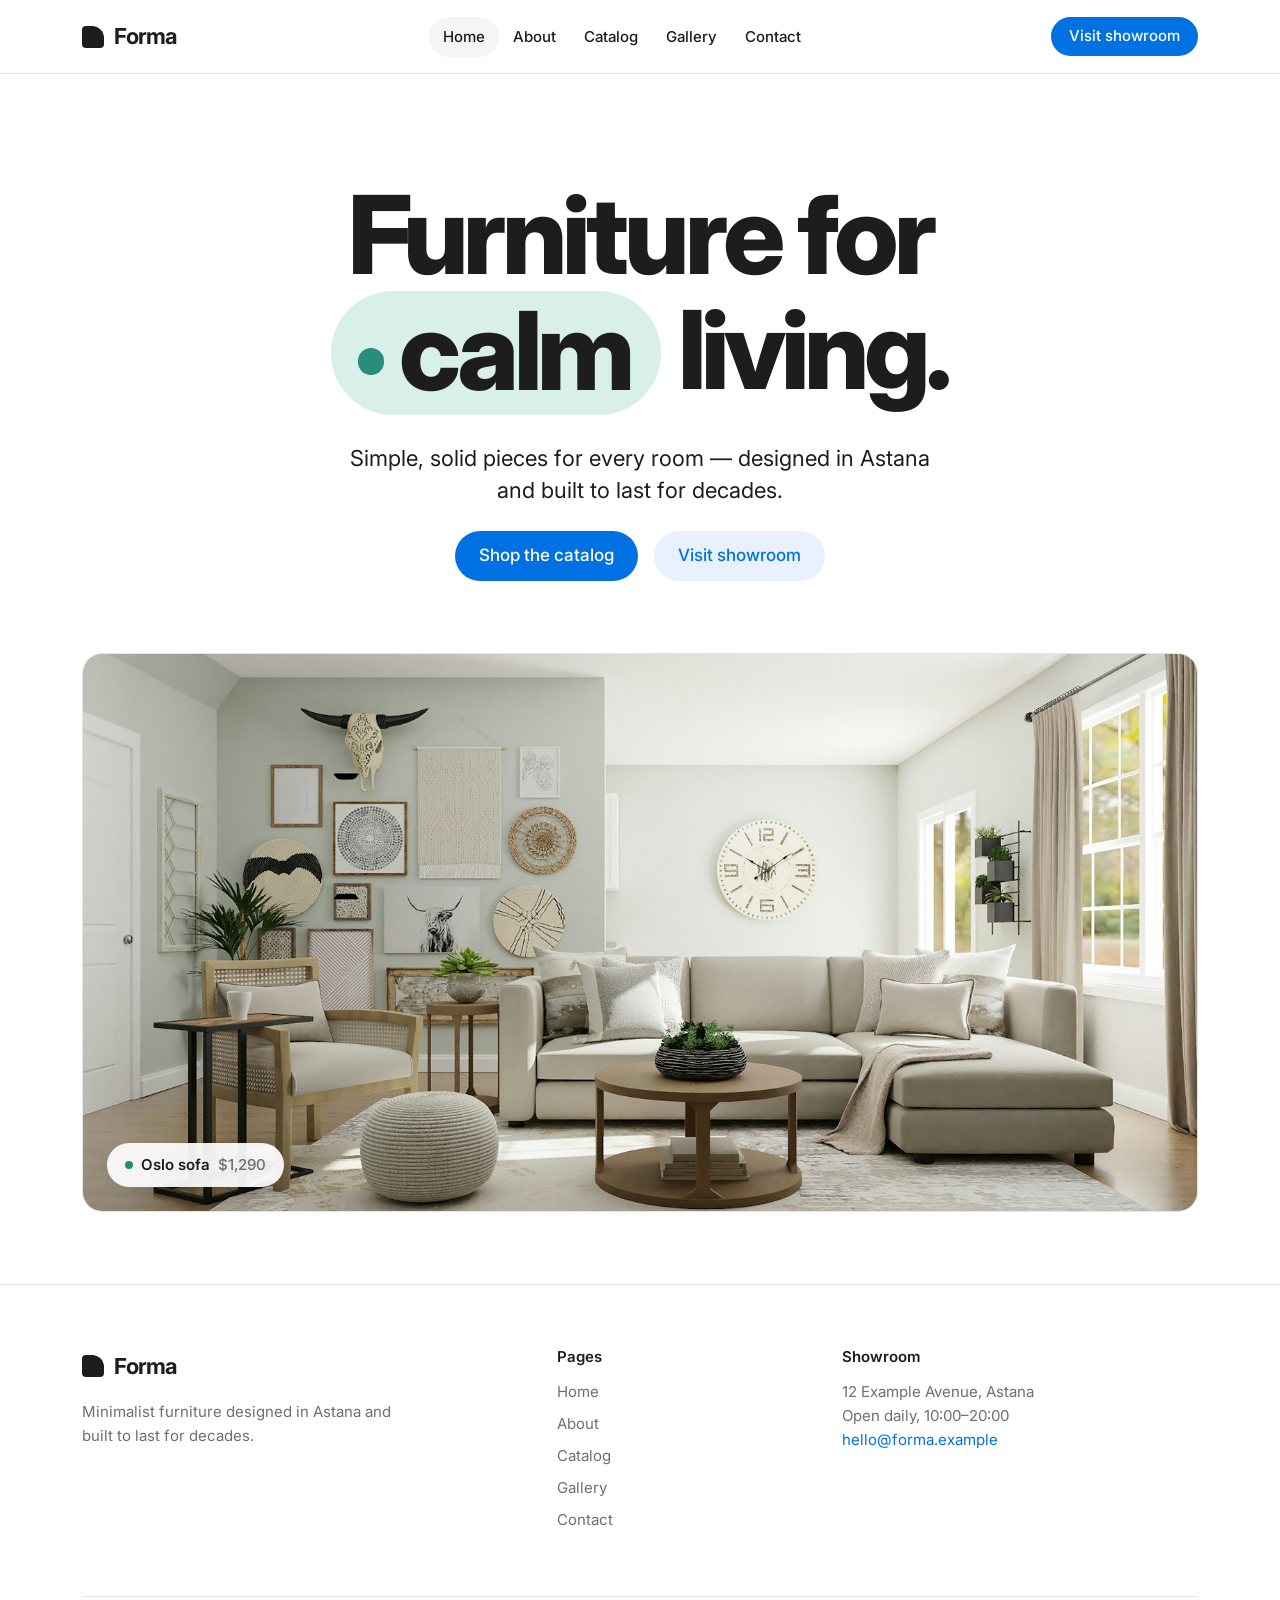
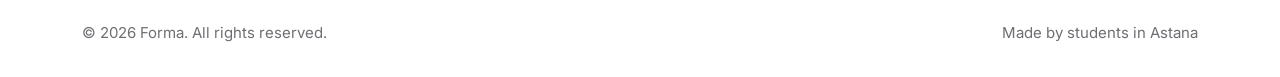
==== index.html @ 4c31d257 "Add hero image with absolutely positioned label chip" ====
<!DOCTYPE html>
<html lang="en">
<head>
  <meta charset="UTF-8">
  <meta name="viewport" content="width=device-width, initial-scale=1">
  <meta name="description" content="Forma is a minimalist furniture store in Astana. Simple, solid sofas, chairs and tables built to last.">
  <title>Home — Forma</title>

  <!-- Fonts: Inter for all text, Instrument Serif for rare accents -->
  <link rel="preconnect" href="https://fonts.googleapis.com">
  <link rel="preconnect" href="https://fonts.gstatic.com" crossorigin>
  <link href="https://fonts.googleapis.com/css2?family=Inter:wght@400;500;600;700;800&family=Instrument+Serif:ital@1&display=swap" rel="stylesheet">

  <!-- Bootstrap first, then our own styles so they can override it -->
  <link href="https://cdn.jsdelivr.net/npm/bootstrap@5.3.3/dist/css/bootstrap.min.css" rel="stylesheet">
  <link href="css/style.css" rel="stylesheet">
</head>
<body>

  <!-- Site header: the same navbar is used on every page -->
  <header class="site-header">
    <nav class="navbar navbar-expand-lg" aria-label="Main navigation">
      <div class="container">
        <a class="navbar-brand brand" href="index.html">
          <span class="brand-mark" aria-hidden="true"></span>
          Forma
        </a>
        <button class="navbar-toggler" type="button" data-bs-toggle="collapse" data-bs-target="#main-nav" aria-controls="main-nav" aria-expanded="false" aria-label="Toggle navigation">
          <span class="navbar-toggler-icon"></span>
        </button>
        <div class="collapse navbar-collapse" id="main-nav">
          <ul class="navbar-nav mx-auto mb-3 mb-lg-0">
            <li class="nav-item"><a class="nav-link active" aria-current="page" href="index.html">Home</a></li>
            <li class="nav-item"><a class="nav-link" href="about.html">About</a></li>
            <li class="nav-item"><a class="nav-link" href="catalog.html">Catalog</a></li>
            <li class="nav-item"><a class="nav-link" href="gallery.html">Gallery</a></li>
            <li class="nav-item"><a class="nav-link" href="contact.html">Contact</a></li>
          </ul>
          <a class="btn btn-accent btn-small" href="contact.html">Visit showroom</a>
        </div>
      </div>
    </nav>
  </header>

  <main>

    <!-- Hero: big headline with a pill, subline and two buttons -->
    <section id="hero">
      <div class="container text-center">
        <h1 class="hero-title">
          Furniture for<br>
          <span class="pill"><span class="pill-dot"></span>calm</span> living.
        </h1>
        <p class="hero-subtitle mx-auto">Simple, solid pieces for every room — designed in Astana and built to last for decades.</p>
        <div class="d-flex flex-wrap justify-content-center gap-3 mt-4">
          <a class="btn btn-accent" href="catalog.html">Shop the catalog</a>
          <a class="btn btn-soft" href="contact.html">Visit showroom</a>
        </div>

        <!-- Large rounded photo with a label chip placed on top of it -->
        <figure class="hero-media">
          <img src="images/hero-living-room.jpg" alt="Light living room with a beige sectional sofa, round wooden coffee table and a knitted pouf" width="1600" height="900">
          <figcaption class="image-chip">
            <span class="chip-dot"></span>
            Oslo sofa
            <span class="chip-price">$1,290</span>
          </figcaption>
        </figure>
      </div>
    </section>

  </main>

  <!-- Site footer: the same on every page -->
  <footer class="site-footer">
    <div class="container">
      <div class="row g-4">
        <div class="col-12 col-lg-5">
          <a class="brand mb-3" href="index.html">
            <span class="brand-mark" aria-hidden="true"></span>
            Forma
          </a>
          <p class="footer-text">Minimalist furniture designed in Astana and built to last for decades.</p>
        </div>
        <div class="col-6 col-lg-3">
          <h2 class="footer-heading">Pages</h2>
          <ul class="footer-links">
            <li><a href="index.html">Home</a></li>
            <li><a href="about.html">About</a></li>
            <li><a href="catalog.html">Catalog</a></li>
            <li><a href="gallery.html">Gallery</a></li>
            <li><a href="contact.html">Contact</a></li>
          </ul>
        </div>
        <div class="col-6 col-lg-4">
          <h2 class="footer-heading">Showroom</h2>
          <address class="footer-text">
            12 Example Avenue, Astana<br>
            Open daily, 10:00–20:00<br>
            <a href="mailto:hello@forma.example">hello@forma.example</a>
          </address>
        </div>
      </div>
      <div class="footer-bottom d-flex flex-wrap justify-content-between gap-2">
        <span>© 2026 Forma. All rights reserved.</span>
        <span>Made by students in Astana</span>
      </div>
    </div>
  </footer>

  <!-- Bootstrap JS: only needed for the mobile navbar toggle -->
  <script src="https://cdn.jsdelivr.net/npm/bootstrap@5.3.3/dist/js/bootstrap.bundle.min.js"></script>
</body>
</html>
---- css/style.css ----
/*
  Forma — shared stylesheet for all pages
  Loaded after Bootstrap 5.3.3, so rules here can override Bootstrap.
*/

/* ===== Design tokens — CSS custom properties ===== */
:root {
  /* Colors */
  --color-text: #1d1d1f;
  --color-muted: #6e6e73;
  --color-bg: #ffffff;
  --color-surface: #f5f5f7;
  --color-border: #e5e5e7;
  --color-accent: #0071e3;
  --color-accent-hover: #0062c4;
  --color-accent-soft: #e8f1fd;
  --color-accent-soft-hover: #d7e7fb;
  --color-pill: #d9efe9;
  --color-pill-dot: #2a8c7a;

  /* Shapes */
  --radius: 16px;
  --radius-sm: 12px;
  --radius-lg: 20px;
  --radius-pill: 999px;

  /* Fonts */
  --font-sans: 'Inter', system-ui, sans-serif;
  --font-serif: 'Instrument Serif', serif;

  /* Spacing between page sections (made smaller in the media queries) */
  --section-space: 120px;
}

/* ===== Base — element selectors ===== */
body {
  font-family: var(--font-sans);
  font-size: 17px;
  line-height: 1.6;
  color: var(--color-text);
  background-color: var(--color-bg);
  -webkit-font-smoothing: antialiased;
}

h1,
h2,
h3,
h4 {
  font-weight: 700;
  letter-spacing: -0.04em;
  line-height: 1.05;
  color: var(--color-text);
}

h3,
h4 {
  letter-spacing: -0.02em;
  line-height: 1.25;
}

p {
  margin-bottom: 1rem;
}

a {
  color: var(--color-accent);
  text-decoration: none;
}

a:hover {
  color: var(--color-accent-hover);
}

img {
  display: block;
  max-width: 100%;
  height: auto;
}

/* ===== Typography helpers — reusable classes ===== */
.eyebrow {
  margin-bottom: 16px;
  font-size: 0.9375rem;
  font-weight: 600;
  color: var(--color-muted);
}

.section-title {
  margin-bottom: 20px;
  font-size: clamp(2.25rem, 4.5vw, 3.75rem);
  font-weight: 700;
}

.section-lead {
  max-width: 640px;
  font-size: 1.25rem;
  line-height: 1.5;
  color: var(--color-muted);
}

/* Rare elegant accent: one italic serif word inside a heading */
.serif-accent {
  font-family: var(--font-serif);
  font-style: italic;
  font-weight: 400;
  font-size: 1.1em;
  letter-spacing: -0.01em;
}

/* ===== Section spacing ===== */
.section {
  padding-top: var(--section-space);
  padding-bottom: var(--section-space);
}

.section-surface {
  background-color: var(--color-surface);
}

.section-header {
  max-width: 760px;
  margin-bottom: 56px;
}

/* ===== Buttons — pill-shaped, built on Bootstrap .btn =====
   Bootstrap's .btn reads its colors and sizes from --bs-btn-* variables,
   so our classes only change those variables.
   Usage: <a class="btn btn-accent">  or  <a class="btn btn-soft"> */
.btn-accent,
.btn-soft {
  --bs-btn-padding-x: 24px;
  --bs-btn-padding-y: 12px;
  --bs-btn-font-size: 1.0625rem;
  --bs-btn-font-weight: 500;
  --bs-btn-border-width: 0;
  --bs-btn-border-radius: var(--radius-pill);
  --bs-btn-focus-box-shadow: 0 0 0 4px var(--color-accent-soft);
  transition: background-color 0.2s ease;
}

/* Primary: solid accent blue */
.btn-accent {
  --bs-btn-color: #ffffff;
  --bs-btn-bg: var(--color-accent);
  --bs-btn-hover-color: #ffffff;
  --bs-btn-hover-bg: var(--color-accent-hover);
  --bs-btn-active-color: #ffffff;
  --bs-btn-active-bg: var(--color-accent-hover);
}

/* Secondary: soft light-blue background with blue text */
.btn-soft {
  --bs-btn-color: var(--color-accent);
  --bs-btn-bg: var(--color-accent-soft);
  --bs-btn-hover-color: var(--color-accent-hover);
  --bs-btn-hover-bg: var(--color-accent-soft-hover);
  --bs-btn-active-color: var(--color-accent-hover);
  --bs-btn-active-bg: var(--color-accent-soft-hover);
}

/* Smaller size, used for the navbar button */
.btn-small {
  --bs-btn-padding-x: 18px;
  --bs-btn-padding-y: 8px;
  --bs-btn-font-size: 0.9375rem;
}

/* ===== Headline pill — tinted label with a dot, like Notion =====
   Usage: <span class="pill"><span class="pill-dot"></span>calm</span> */
.pill {
  display: inline-block;
  padding: 0.02em 0.28em 0.08em 0.24em;
  border-radius: var(--radius-pill);
  background-color: var(--color-pill);
  white-space: nowrap;
}

.pill-dot {
  display: inline-block;
  width: 0.24em;
  height: 0.24em;
  margin-right: 0.14em;
  border-radius: 50%;
  background-color: var(--color-pill-dot);
  vertical-align: middle;
}

/* ===== Navbar — sticky header (positioning) + Bootstrap navbar ===== */
.site-header {
  position: sticky;
  top: 0;
  z-index: 1030;
  background-color: rgba(255, 255, 255, 0.85);
  backdrop-filter: blur(16px);
  border-bottom: 1px solid var(--color-border);
}

/* Bootstrap's navbar reads its colors and spacing from these variables */
.navbar {
  --bs-navbar-padding-y: 14px;
  --bs-navbar-color: var(--color-text);
  --bs-navbar-hover-color: var(--color-text);
  --bs-navbar-active-color: var(--color-text);
  --bs-navbar-nav-link-padding-x: 14px;
}

/* Wordmark with a small square logo made only with CSS */
.brand {
  display: flex;
  align-items: center;
  gap: 10px;
  font-size: 1.375rem;
  font-weight: 700;
  letter-spacing: -0.04em;
  color: var(--color-text);
}

.brand-mark {
  width: 22px;
  height: 22px;
  border-radius: 4px 12px 4px 4px;
  background-color: var(--color-text);
}

.navbar-nav .nav-link {
  padding: 8px 14px;
  border-radius: var(--radius-pill);
  font-size: 0.9375rem;
  font-weight: 500;
  transition: background-color 0.2s ease;
}

.navbar-nav .nav-link:hover,
.navbar-nav .nav-link.active {
  background-color: var(--color-surface);
}

.navbar-toggler {
  border: 0;
  padding: 6px;
}

.navbar-toggler:focus {
  box-shadow: 0 0 0 4px var(--color-accent-soft);
}

/* ===== Footer ===== */
.site-footer {
  padding-top: 64px;
  padding-bottom: 32px;
  border-top: 1px solid var(--color-border);
  font-size: 0.9375rem;
}

.footer-text {
  max-width: 320px;
  margin-bottom: 0;
  font-style: normal;
  color: var(--color-muted);
}

.footer-heading {
  margin-bottom: 16px;
  font-size: 0.9375rem;
  font-weight: 600;
  letter-spacing: 0;
}

.footer-links {
  margin: 0;
  padding: 0;
  list-style: none;
}

.footer-links li {
  margin-bottom: 8px;
}

.footer-links a {
  color: var(--color-muted);
}

.footer-links a:hover {
  color: var(--color-text);
}

.footer-bottom {
  margin-top: 56px;
  padding-top: 24px;
  border-top: 1px solid var(--color-border);
  color: var(--color-muted);
}

/* ===== Home: hero — styled by ID ===== */
#hero {
  padding-top: 104px;
  padding-bottom: 72px;
}

.hero-title {
  margin-bottom: 28px;
  font-size: clamp(3rem, 8.5vw, 7rem);
  font-weight: 800;
  letter-spacing: -0.045em;
  line-height: 1.04;
}

.hero-subtitle {
  max-width: 620px;
  margin-bottom: 0;
  font-size: 1.375rem;
  line-height: 1.45;
}

/* ===== Home: hero image — position relative + absolute chip ===== */
.hero-media {
  position: relative; /* the chip below is positioned inside this box */
  margin: 72px 0 0;
  border: 1px solid var(--color-border);
  border-radius: var(--radius-lg);
  overflow: hidden;
}

.hero-media img {
  width: 100%;
  aspect-ratio: 2 / 1;
  object-fit: cover;
}

/* Small white label on top of a photo (reused on category tiles) */
.image-chip {
  position: absolute;
  left: 24px;
  bottom: 24px;
  display: flex;
  align-items: center;
  gap: 8px;
  padding: 10px 18px;
  border-radius: var(--radius-pill);
  background-color: rgba(255, 255, 255, 0.92);
  font-size: 0.9375rem;
  font-weight: 600;
  color: var(--color-text);
}

.chip-dot {
  width: 8px;
  height: 8px;
  border-radius: 50%;
  background-color: var(--color-pill-dot);
}

.chip-price {
  font-weight: 500;
  color: var(--color-muted);
}
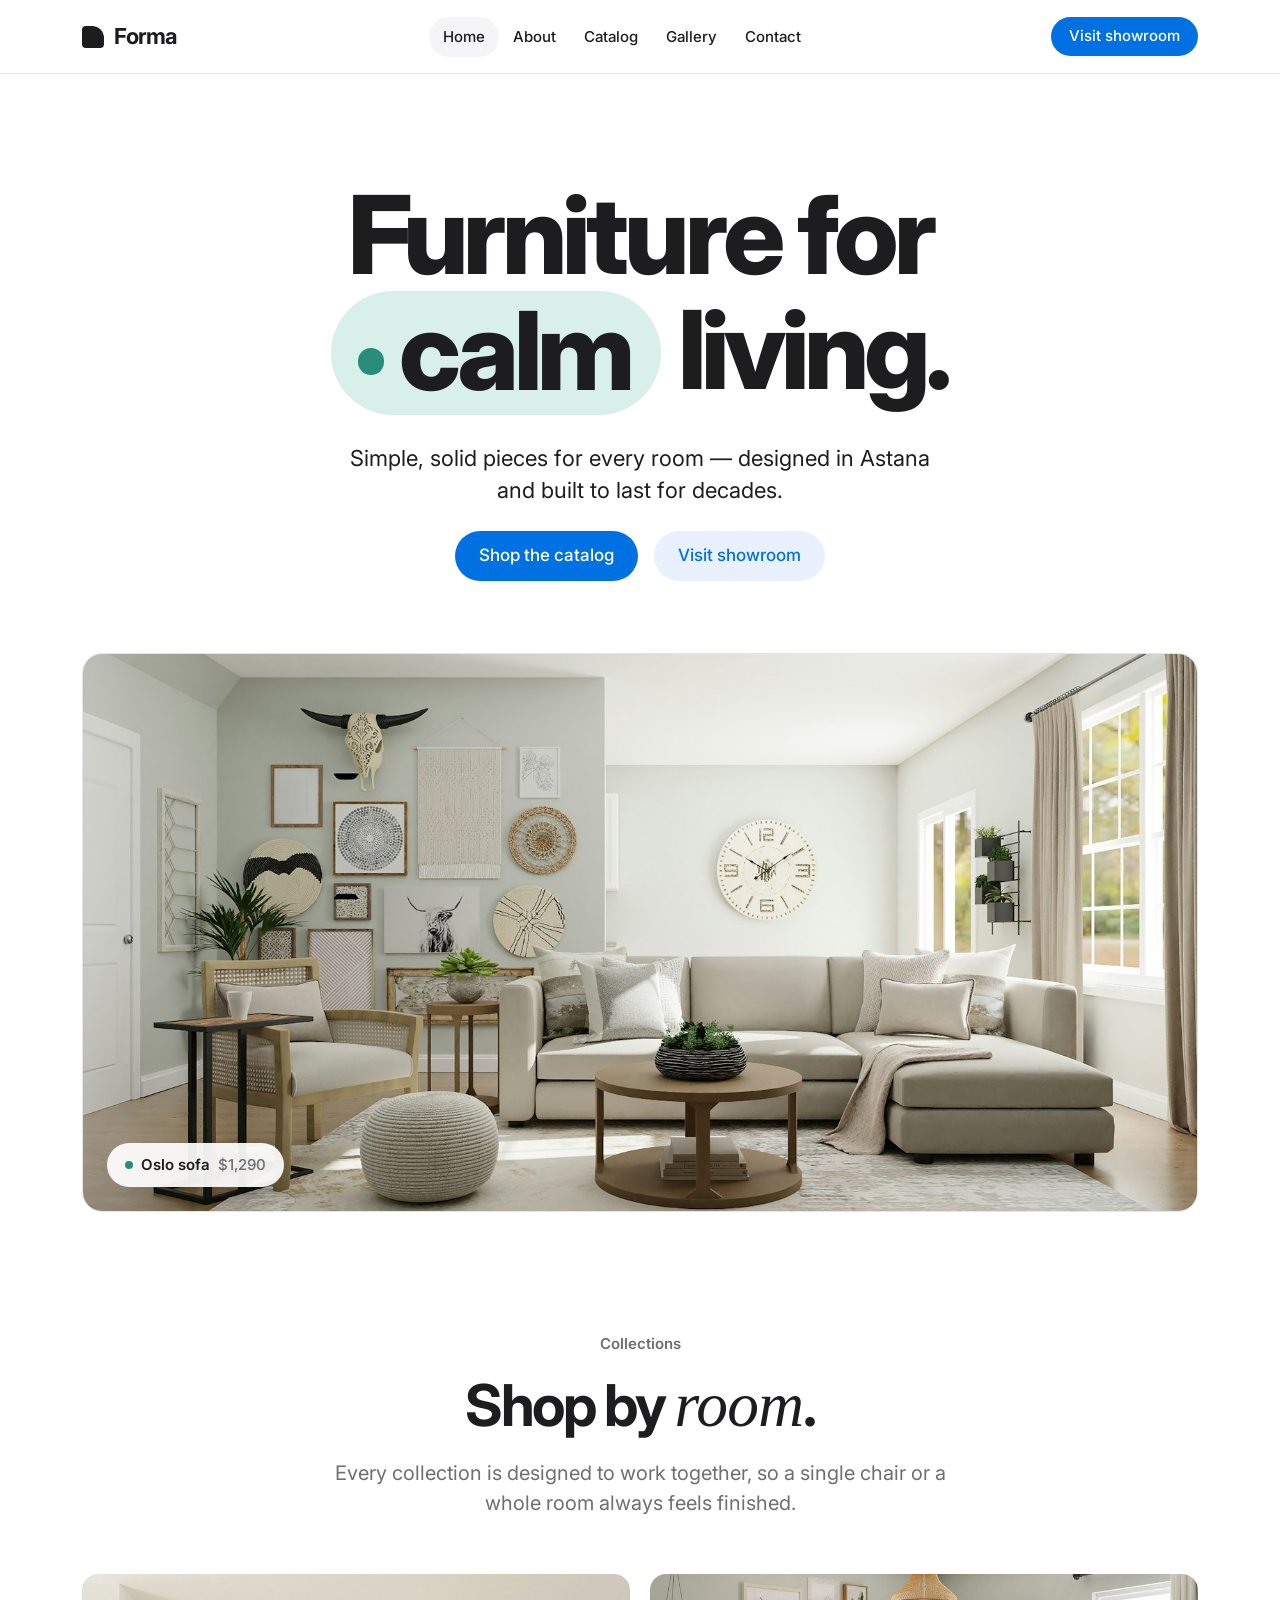
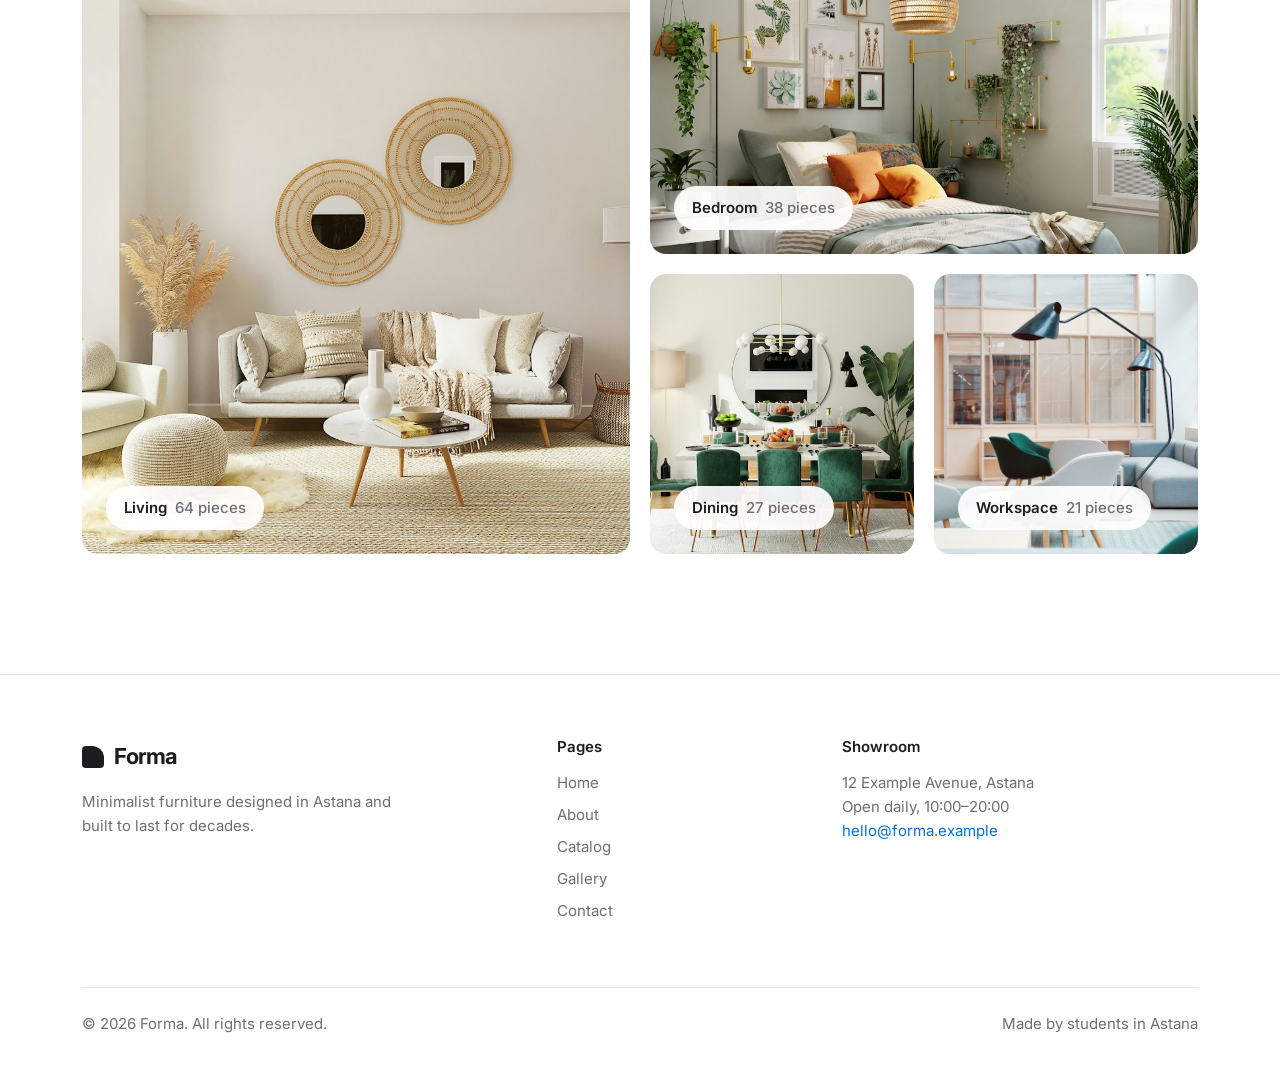
==== commit 3f757f1a: "Add room categories laid out with CSS Grid" ====
--- a/index.html
+++ b/index.html
@@ -69,6 +69,44 @@
       </div>
     </section>
 
+    <!-- Categories: tiles placed with CSS Grid -->
+    <section id="categories" class="section">
+      <div class="container">
+        <div class="section-header text-center mx-auto">
+          <p class="eyebrow">Collections</p>
+          <h2 class="section-title">Shop by <span class="serif-accent">room</span>.</h2>
+          <p class="section-lead mx-auto">Every collection is designed to work together, so a single chair or a whole room always feels finished.</p>
+        </div>
+
+        <ul class="category-grid">
+          <li class="category-tile category-tile-large">
+            <a href="catalog.html">
+              <img src="images/category-living.jpg" alt="Living room with a cream sofa, two round rattan mirrors and a fluffy white rug">
+              <span class="image-chip">Living <span class="chip-price">64 pieces</span></span>
+            </a>
+          </li>
+          <li class="category-tile category-tile-wide">
+            <a href="catalog.html">
+              <img src="images/category-bedroom.jpg" alt="Bedroom with a green linen duvet, orange cushions and hanging plants">
+              <span class="image-chip">Bedroom <span class="chip-price">38 pieces</span></span>
+            </a>
+          </li>
+          <li class="category-tile">
+            <a href="catalog.html">
+              <img src="images/category-dining.jpg" alt="Dining table surrounded by green velvet chairs under a globe chandelier">
+              <span class="image-chip">Dining <span class="chip-price">27 pieces</span></span>
+            </a>
+          </li>
+          <li class="category-tile">
+            <a href="catalog.html">
+              <img src="images/category-workspace.jpg" alt="Bright open workspace with grey lounge chairs and a black floor lamp">
+              <span class="image-chip">Workspace <span class="chip-price">21 pieces</span></span>
+            </a>
+          </li>
+        </ul>
+      </div>
+    </section>
+
   </main>
 
   <!-- Site footer: the same on every page -->
--- a/css/style.css
+++ b/css/style.css
@@ -294,7 +294,6 @@
 /* ===== Home: hero — styled by ID ===== */
 #hero {
   padding-top: 104px;
-  padding-bottom: 72px;
 }
 
 .hero-title {
@@ -354,3 +353,43 @@
   font-weight: 500;
   color: var(--color-muted);
 }
+
+/* ===== Home: categories — CSS Grid ===== */
+.category-grid {
+  display: grid;
+  grid-template-columns: repeat(4, 1fr);
+  grid-auto-rows: 280px;
+  gap: 20px;
+  margin: 0;
+  padding: 0;
+  list-style: none;
+}
+
+/* Living takes a 2 x 2 block, Bedroom takes 2 columns */
+.category-tile-large {
+  grid-column: span 2;
+  grid-row: span 2;
+}
+
+.category-tile-wide {
+  grid-column: span 2;
+}
+
+.category-tile a {
+  position: relative; /* the .image-chip is placed inside the link */
+  display: block;
+  height: 100%;
+  border-radius: var(--radius);
+  overflow: hidden;
+}
+
+.category-tile img {
+  width: 100%;
+  height: 100%;
+  object-fit: cover;
+  transition: transform 0.4s ease;
+}
+
+.category-tile a:hover img {
+  transform: scale(1.04);
+}
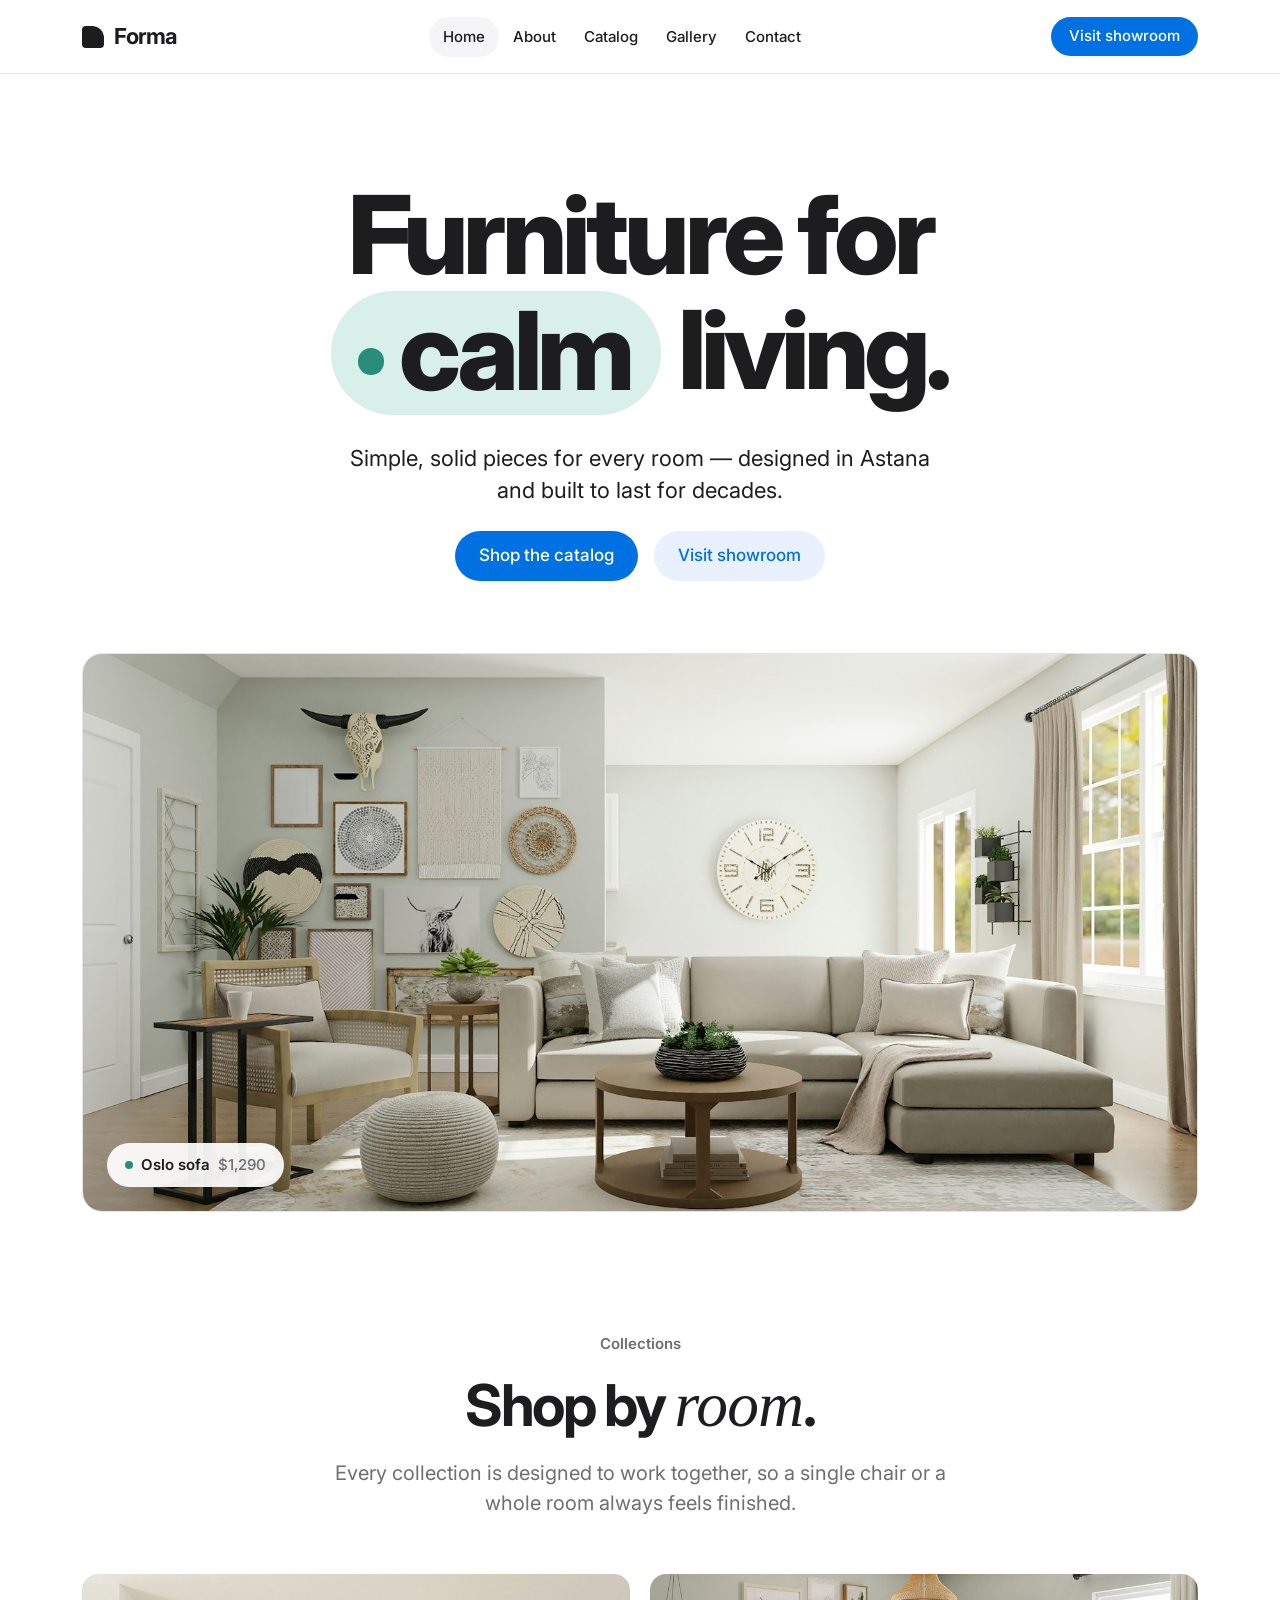
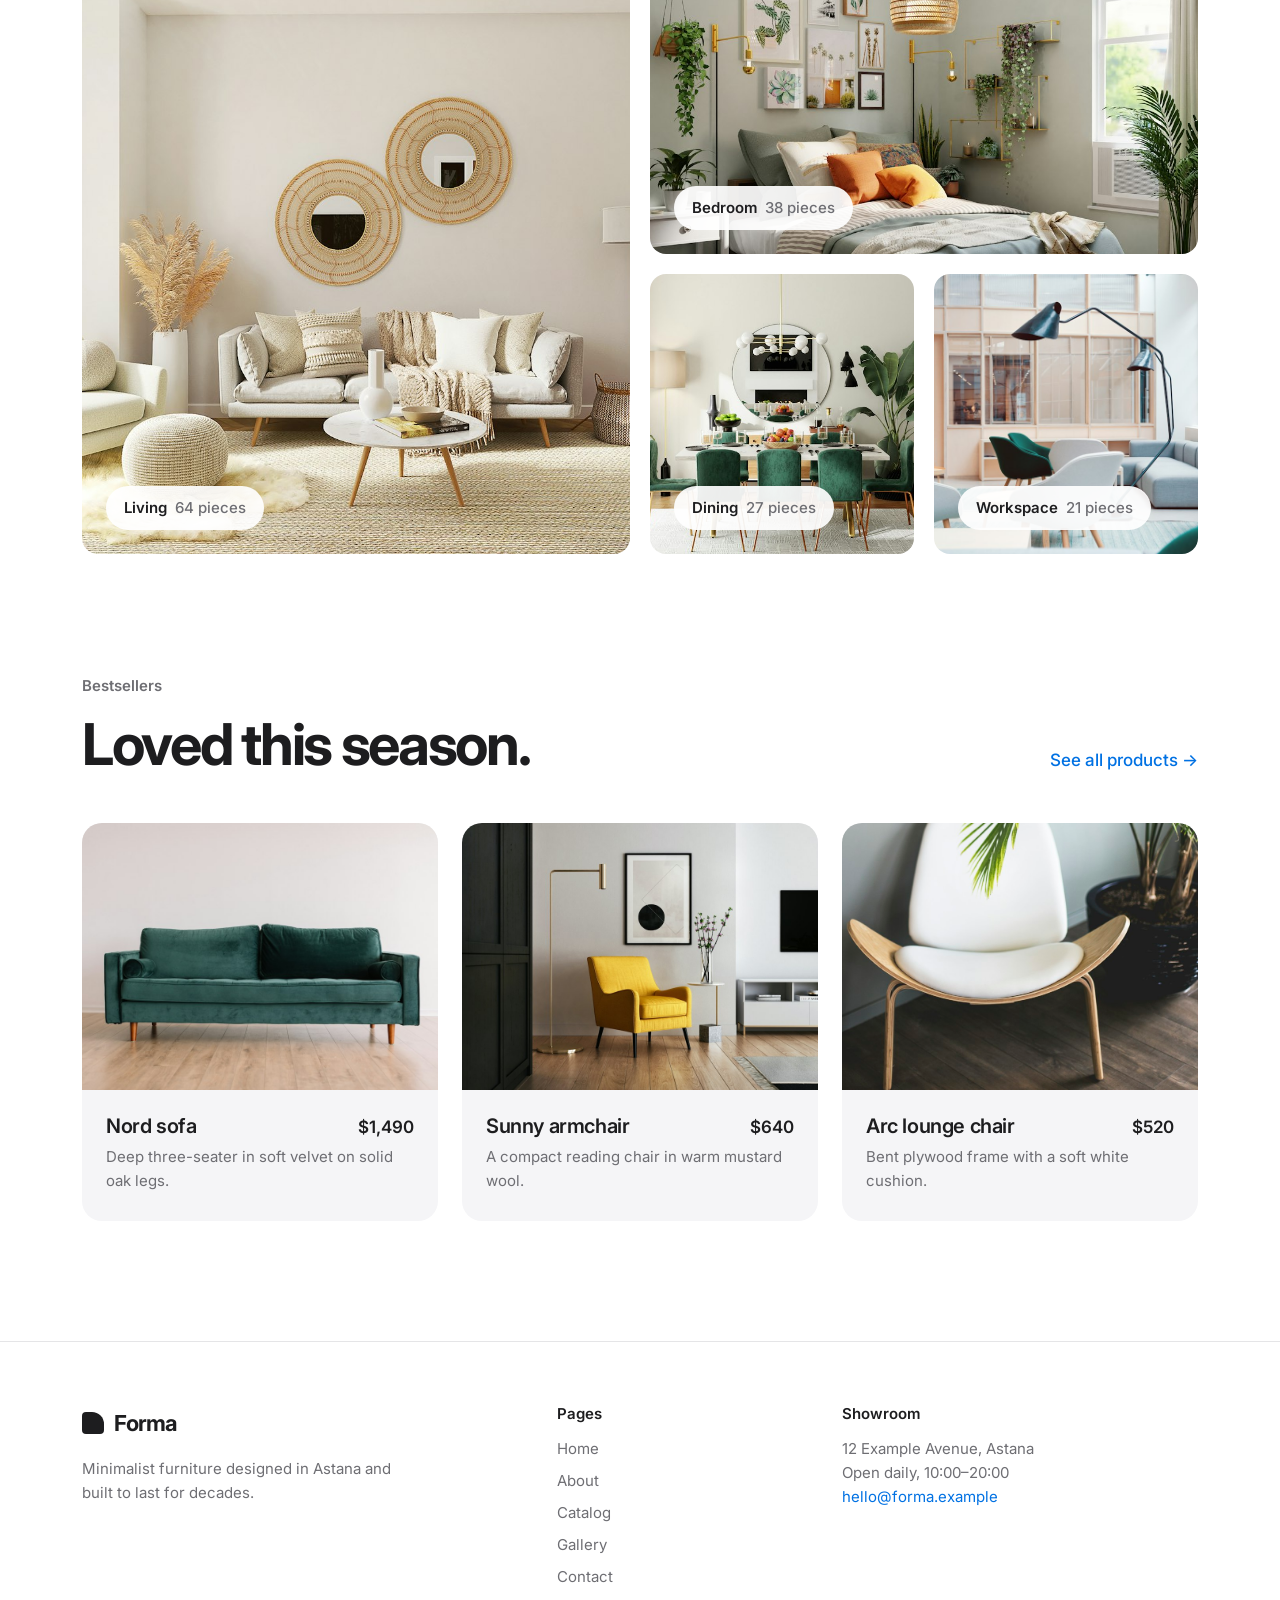
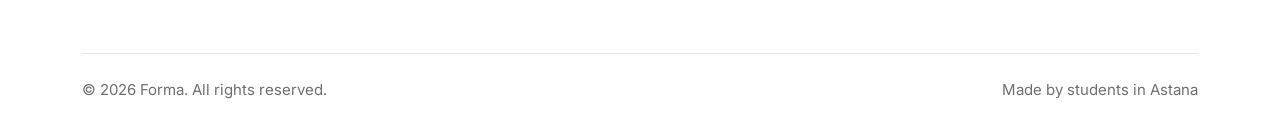
==== commit 4ab4035f: "Add featured product cards with Bootstrap grid" ====
--- a/index.html
+++ b/index.html
@@ -107,6 +107,58 @@
       </div>
     </section>
 
+    <!-- Featured products: cards in a Bootstrap row / col-* grid -->
+    <section id="featured" class="section pt-0">
+      <div class="container">
+        <div class="d-flex flex-wrap justify-content-between align-items-end gap-3 mb-5">
+          <div>
+            <p class="eyebrow">Bestsellers</p>
+            <h2 class="section-title mb-0">Loved this season.</h2>
+          </div>
+          <a class="link-arrow" href="catalog.html">See all products →</a>
+        </div>
+
+        <div class="row g-4">
+          <div class="col-12 col-md-6 col-lg-4">
+            <article class="product-card">
+              <img class="product-card-img" src="images/product-nord-sofa.jpg" alt="Three-seat sofa in dark green velvet with wooden legs against a white wall">
+              <div class="product-card-body">
+                <div class="d-flex justify-content-between align-items-baseline gap-3">
+                  <h3 class="product-card-title">Nord sofa</h3>
+                  <span class="price">$1,490</span>
+                </div>
+                <p class="product-card-text">Deep three-seater in soft velvet on solid oak legs.</p>
+              </div>
+            </article>
+          </div>
+          <div class="col-12 col-md-6 col-lg-4">
+            <article class="product-card">
+              <img class="product-card-img" src="images/product-sunny-armchair.jpg" alt="Mustard yellow armchair next to a brass floor lamp in a living room">
+              <div class="product-card-body">
+                <div class="d-flex justify-content-between align-items-baseline gap-3">
+                  <h3 class="product-card-title">Sunny armchair</h3>
+                  <span class="price">$640</span>
+                </div>
+                <p class="product-card-text">A compact reading chair in warm mustard wool.</p>
+              </div>
+            </article>
+          </div>
+          <div class="col-12 col-md-6 col-lg-4">
+            <article class="product-card">
+              <img class="product-card-img" src="images/product-arc-lounge-chair.jpg" alt="White curved lounge chair with a bent wood frame beside a palm plant">
+              <div class="product-card-body">
+                <div class="d-flex justify-content-between align-items-baseline gap-3">
+                  <h3 class="product-card-title">Arc lounge chair</h3>
+                  <span class="price">$520</span>
+                </div>
+                <p class="product-card-text">Bent plywood frame with a soft white cushion.</p>
+              </div>
+            </article>
+          </div>
+        </div>
+      </div>
+    </section>
+
   </main>
 
   <!-- Site footer: the same on every page -->
--- a/css/style.css
+++ b/css/style.css
@@ -393,3 +393,43 @@
 .category-tile a:hover img {
   transform: scale(1.04);
 }
+
+/* ===== Product cards — used inside Bootstrap .row / .col-* ===== */
+.product-card {
+  height: 100%;
+  border-radius: var(--radius-lg);
+  background-color: var(--color-surface);
+  overflow: hidden;
+}
+
+.product-card-img {
+  width: 100%;
+  aspect-ratio: 4 / 3;
+  object-fit: cover;
+}
+
+.product-card-body {
+  padding: 24px 24px 28px;
+}
+
+.product-card-title {
+  margin-bottom: 6px;
+  font-size: 1.25rem;
+  font-weight: 600;
+}
+
+.product-card-text {
+  margin-bottom: 0;
+  font-size: 0.9375rem;
+  color: var(--color-muted);
+}
+
+.price {
+  font-weight: 600;
+  white-space: nowrap;
+}
+
+/* Text link with an arrow, e.g. "See all products →" */
+.link-arrow {
+  font-weight: 500;
+}
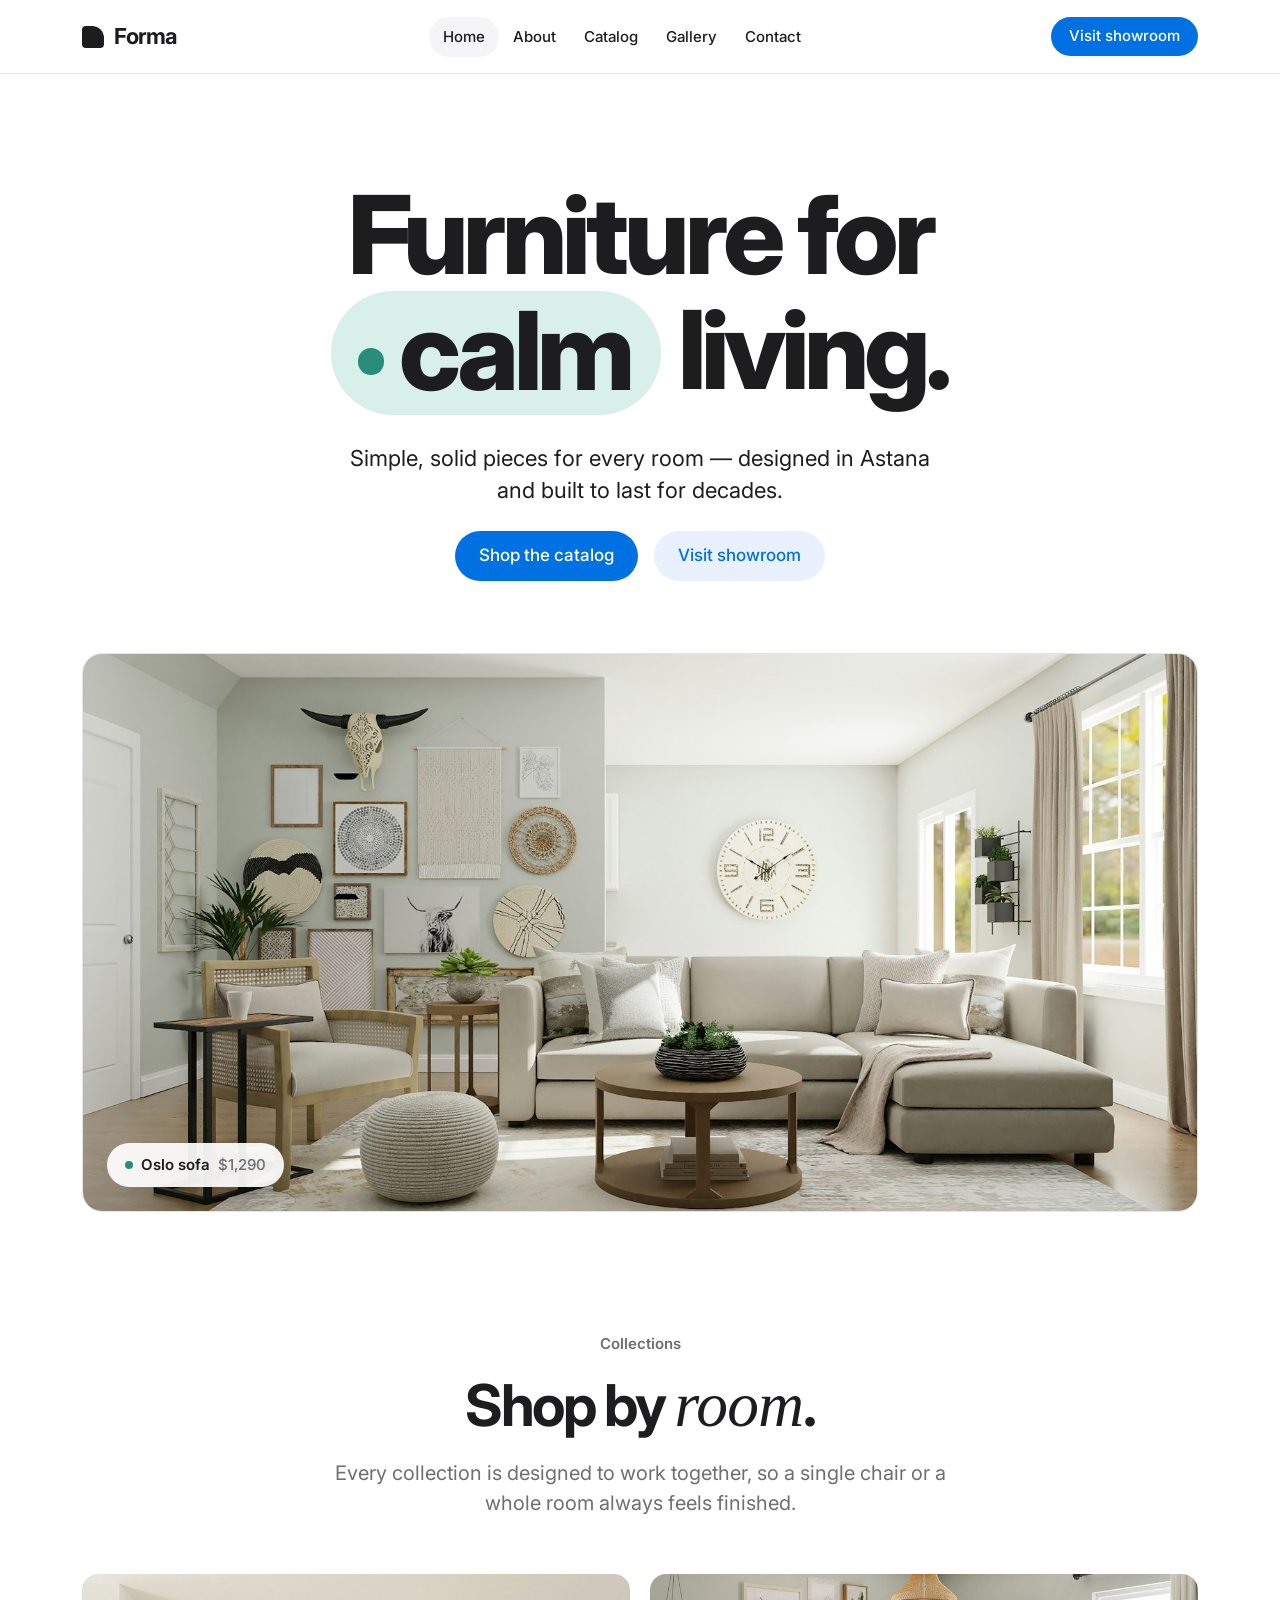
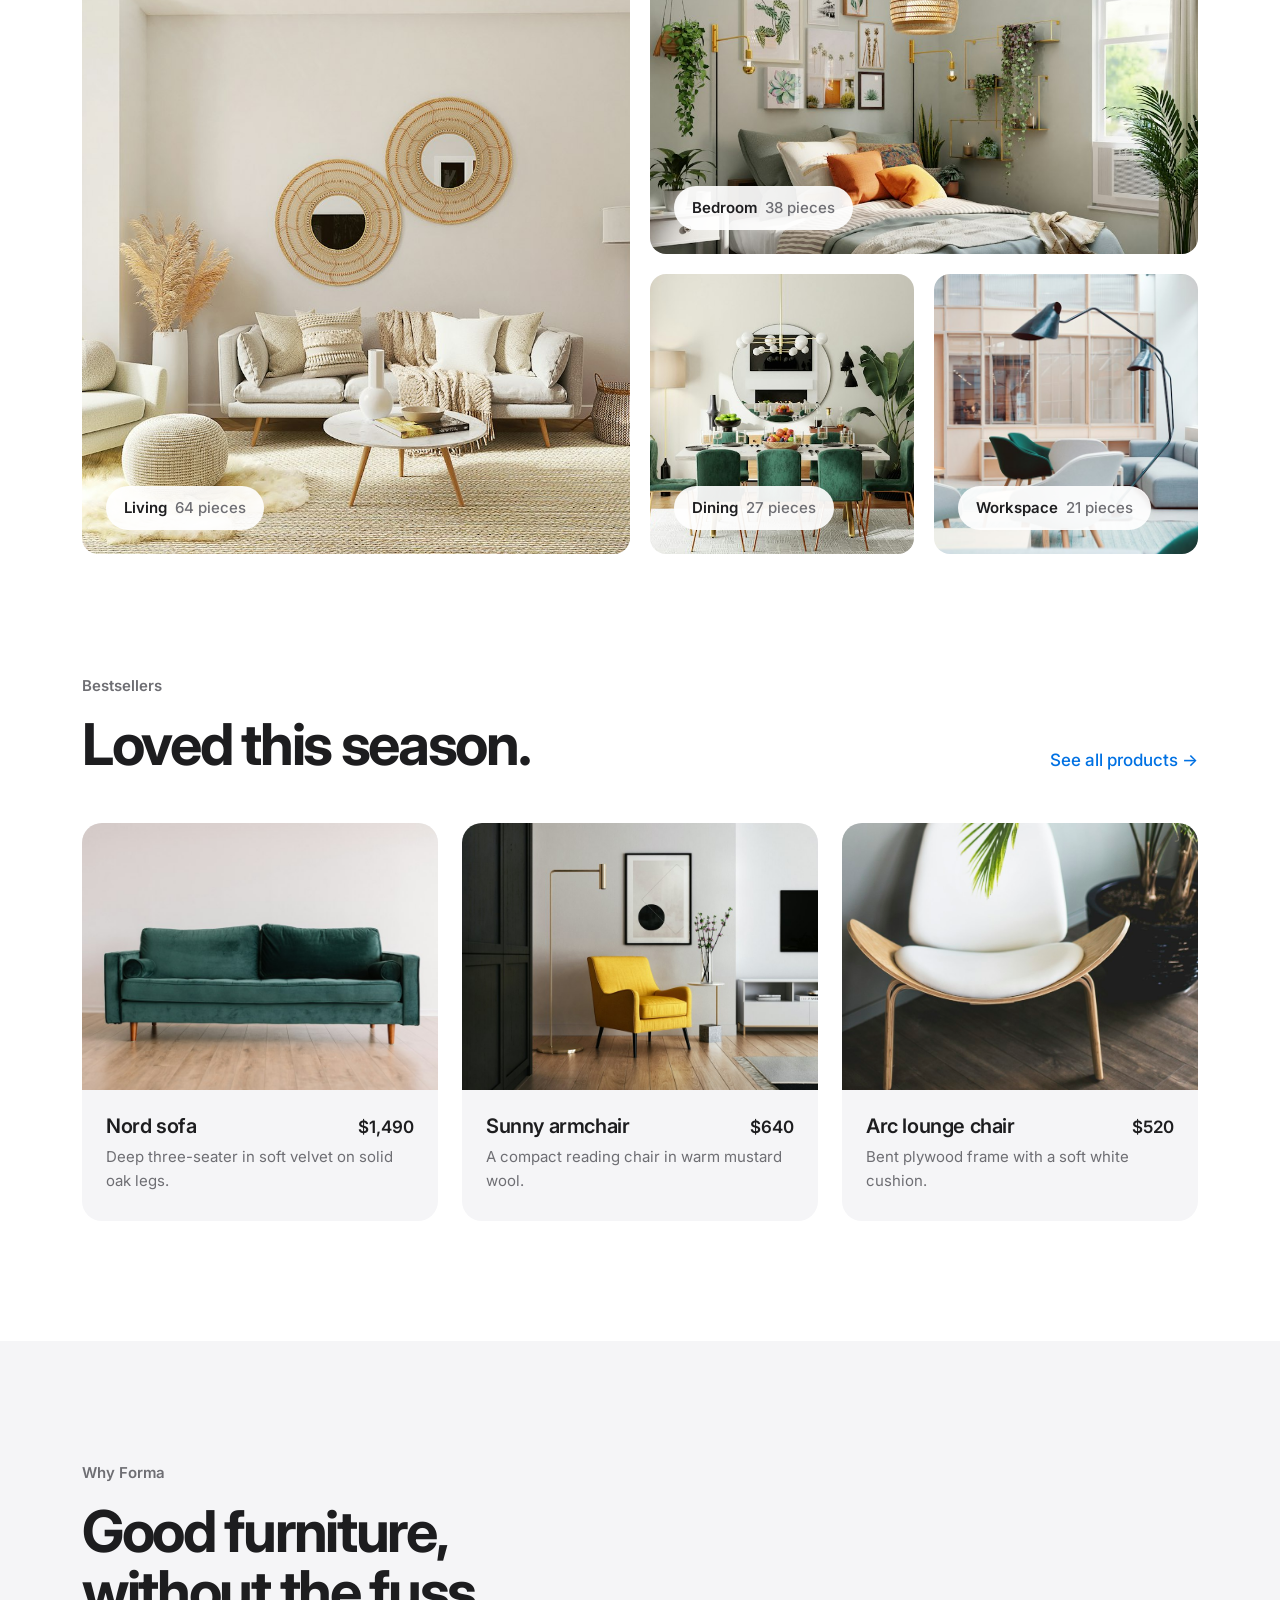
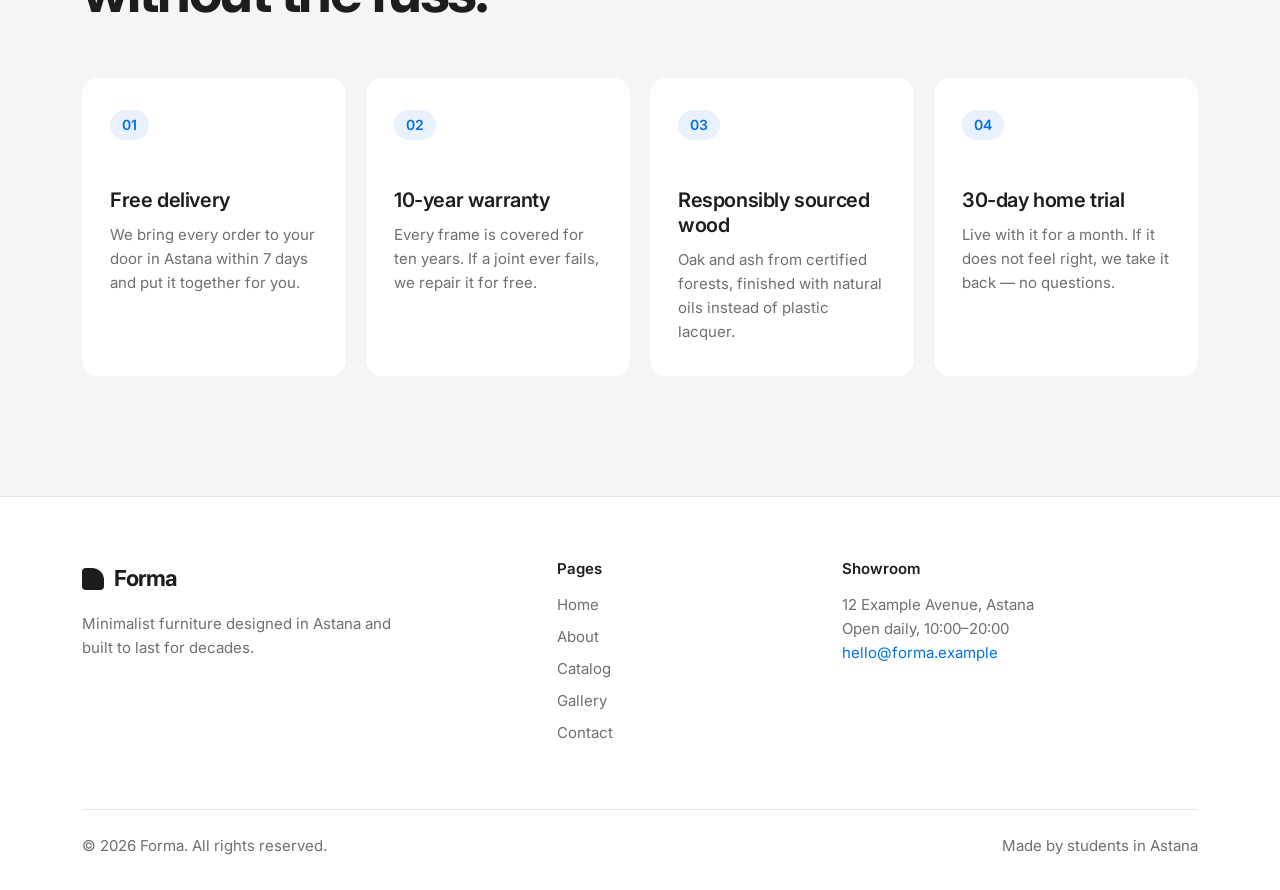
==== commit c98934bc: "Add Why Forma features laid out with Flexbox" ====
--- a/index.html
+++ b/index.html
@@ -159,6 +159,39 @@
       </div>
     </section>
 
+    <!-- Why Forma: feature cards laid out with Flexbox -->
+    <section id="why-forma" class="section">
+      <div class="container">
+        <div class="section-header">
+          <p class="eyebrow">Why Forma</p>
+          <h2 class="section-title">Good furniture,<br>without the fuss.</h2>
+        </div>
+
+        <ul class="features">
+          <li class="feature">
+            <span class="feature-number">01</span>
+            <h3 class="feature-title">Free delivery</h3>
+            <p class="feature-text">We bring every order to your door in Astana within 7 days and put it together for you.</p>
+          </li>
+          <li class="feature">
+            <span class="feature-number">02</span>
+            <h3 class="feature-title">10-year warranty</h3>
+            <p class="feature-text">Every frame is covered for ten years. If a joint ever fails, we repair it for free.</p>
+          </li>
+          <li class="feature">
+            <span class="feature-number">03</span>
+            <h3 class="feature-title">Responsibly sourced wood</h3>
+            <p class="feature-text">Oak and ash from certified forests, finished with natural oils instead of plastic lacquer.</p>
+          </li>
+          <li class="feature">
+            <span class="feature-number">04</span>
+            <h3 class="feature-title">30-day home trial</h3>
+            <p class="feature-text">Live with it for a month. If it does not feel right, we take it back — no questions.</p>
+          </li>
+        </ul>
+      </div>
+    </section>
+
   </main>
 
   <!-- Site footer: the same on every page -->
--- a/css/style.css
+++ b/css/style.css
@@ -433,3 +433,50 @@
 .link-arrow {
   font-weight: 500;
 }
+
+/* ===== Home: why Forma — Flexbox ===== */
+#why-forma {
+  background-color: var(--color-surface);
+}
+
+.features {
+  display: flex;
+  flex-wrap: wrap;
+  gap: 20px;
+  margin: 0;
+  padding: 0;
+  list-style: none;
+}
+
+/* Each card grows equally; on smaller screens flex-basis changes (see media queries) */
+.feature {
+  display: flex;
+  flex-direction: column;
+  flex: 1 1 0;
+  padding: 32px 28px;
+  border-radius: var(--radius);
+  background-color: var(--color-bg);
+}
+
+.feature-number {
+  align-self: flex-start;
+  margin-bottom: 48px;
+  padding: 4px 12px;
+  border-radius: var(--radius-pill);
+  background-color: var(--color-accent-soft);
+  font-size: 0.875rem;
+  font-weight: 600;
+  color: var(--color-accent);
+}
+
+.feature-title {
+  margin-bottom: 10px;
+  font-size: 1.25rem;
+  font-weight: 600;
+}
+
+.feature-text {
+  margin-bottom: 0;
+  font-size: 0.9375rem;
+  color: var(--color-muted);
+}
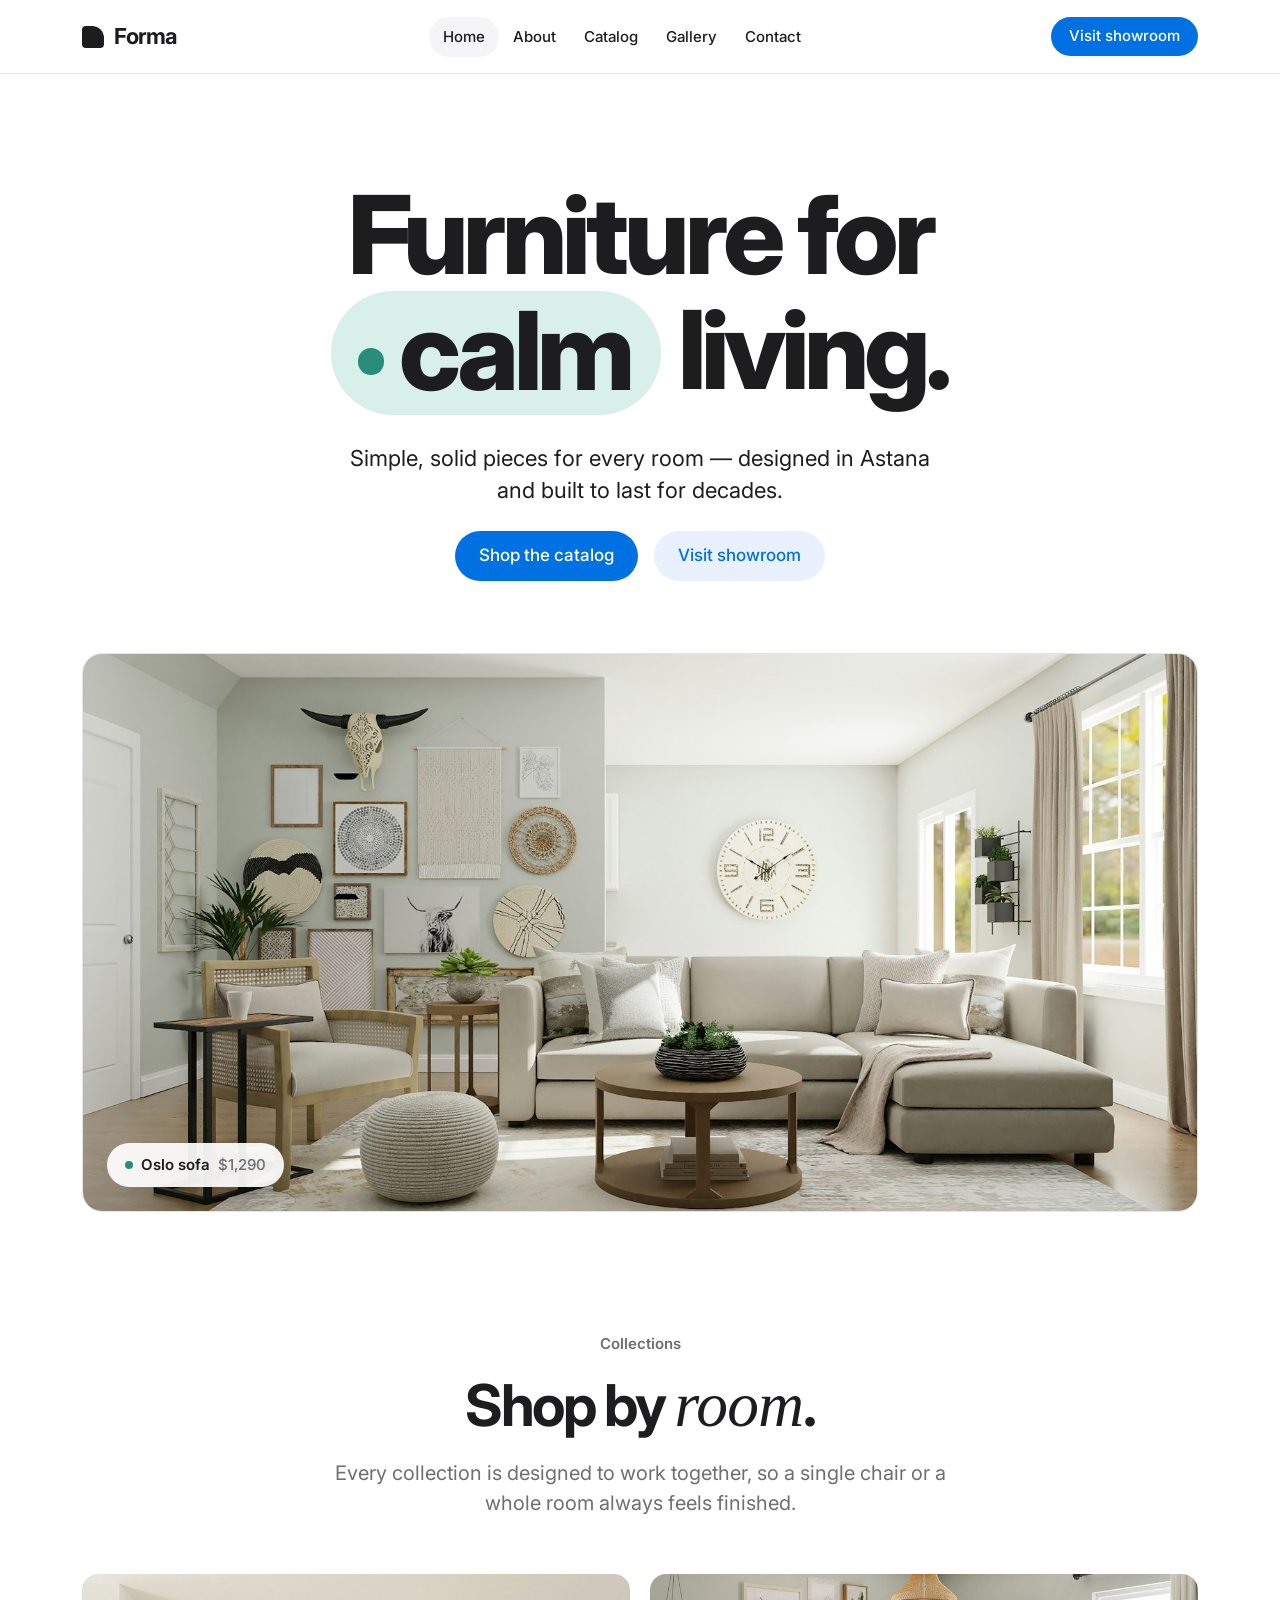
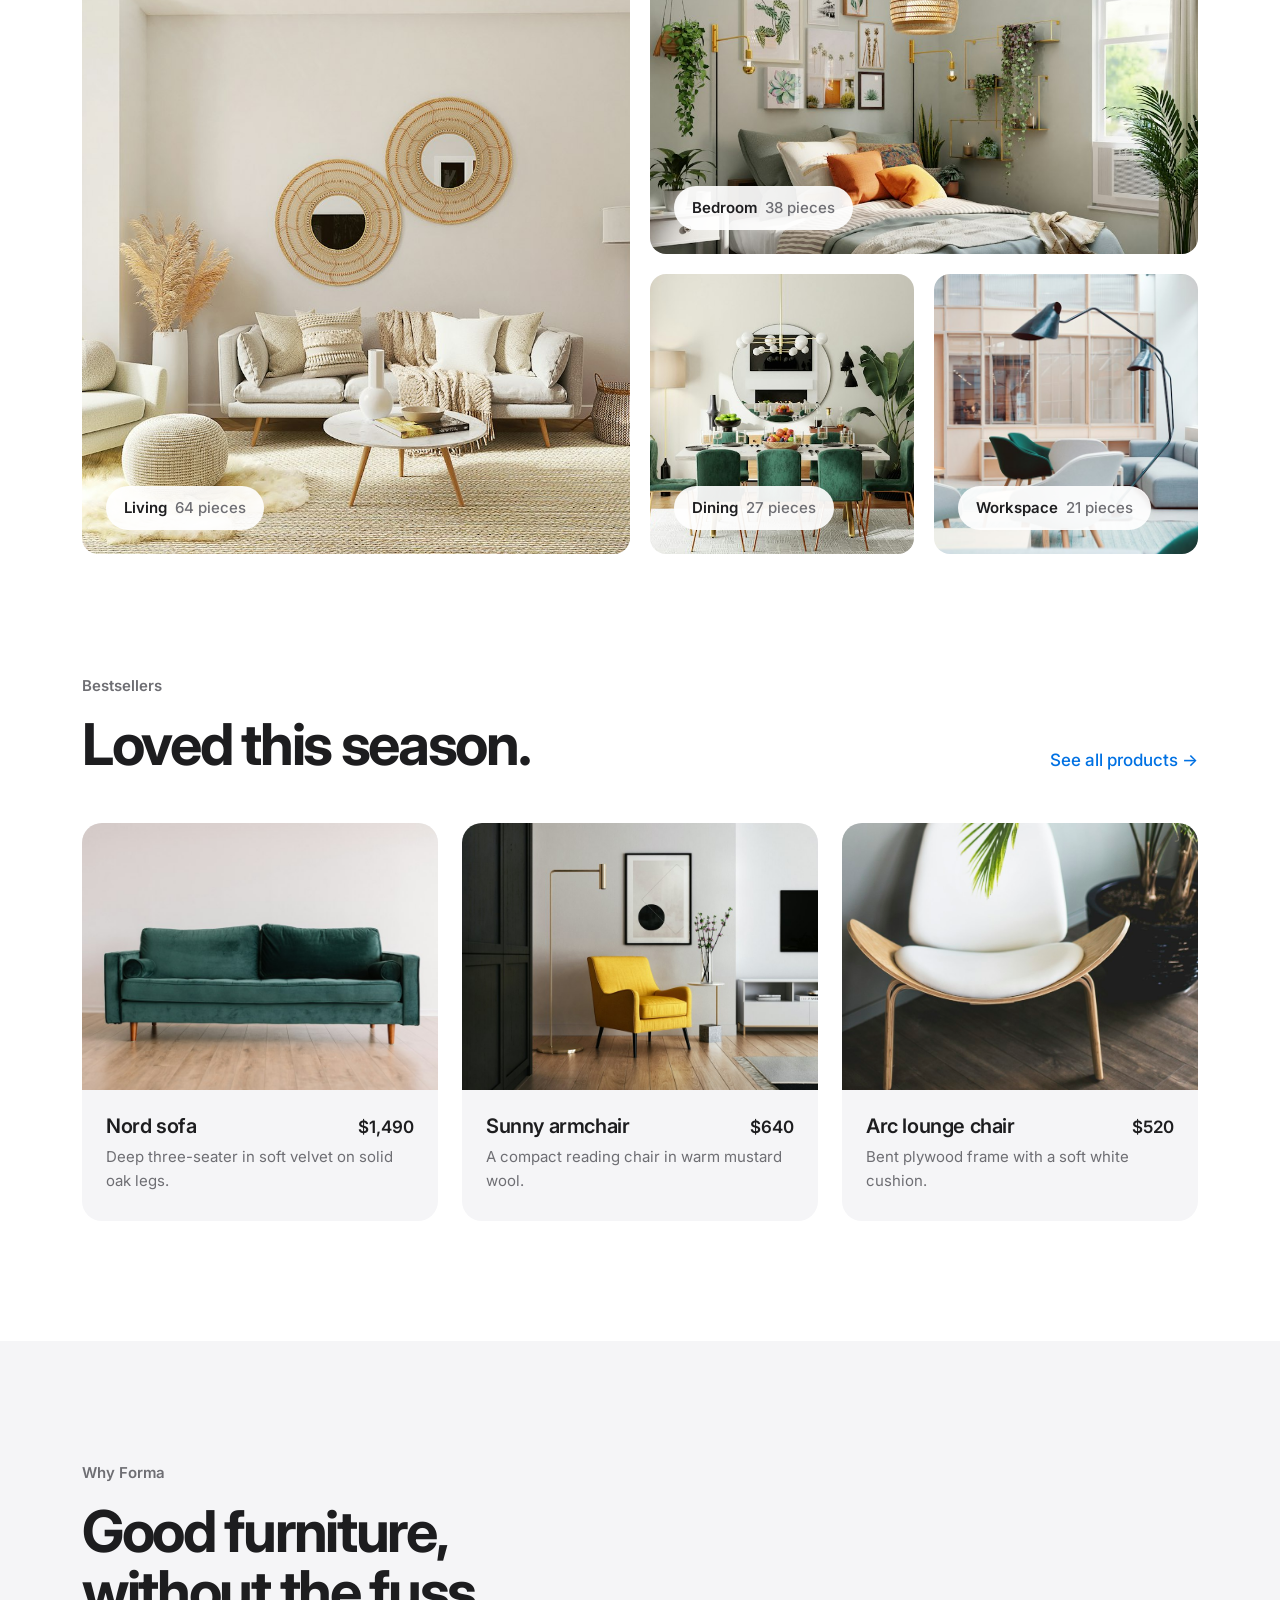
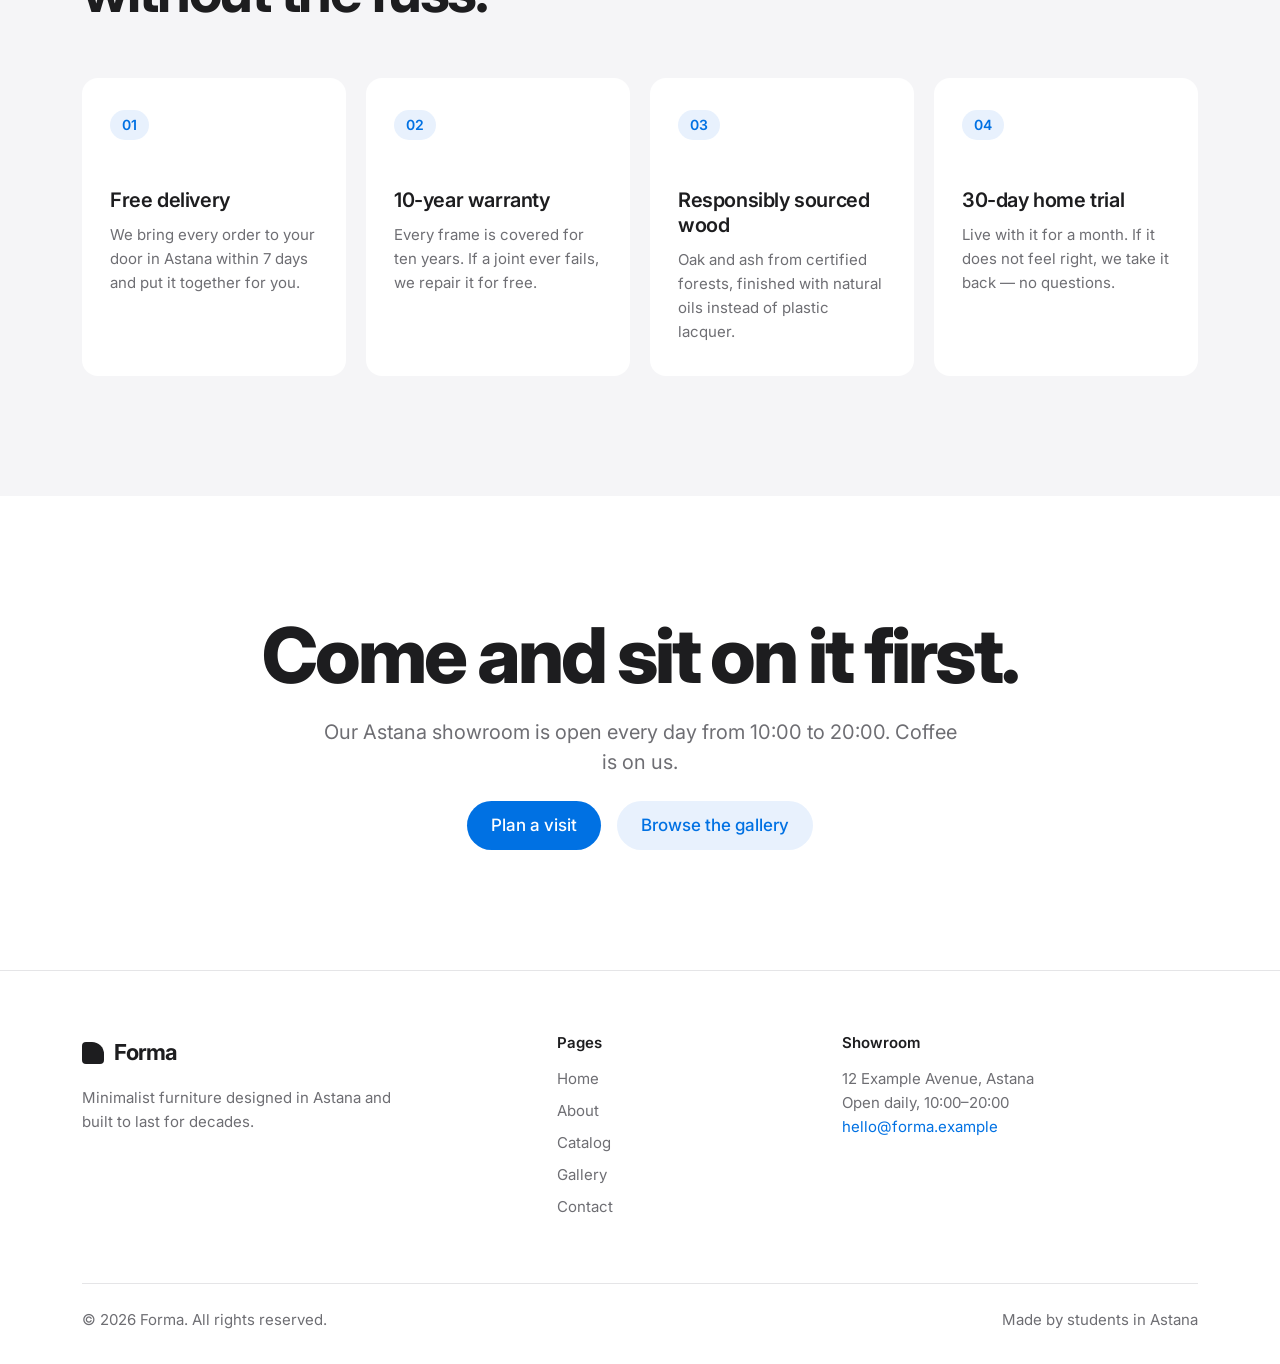
==== commit 25c3a282: "Add showroom call-to-action band to Home" ====
--- a/index.html
+++ b/index.html
@@ -192,6 +192,18 @@
       </div>
     </section>
 
+    <!-- Call to action: invite people to the showroom -->
+    <section class="section cta-band">
+      <div class="container text-center">
+        <h2 class="cta-title mx-auto">Come and sit on it first.</h2>
+        <p class="section-lead mx-auto">Our Astana showroom is open every day from 10:00 to 20:00. Coffee is on us.</p>
+        <div class="d-flex flex-wrap justify-content-center gap-3 mt-4">
+          <a class="btn btn-accent" href="contact.html">Plan a visit</a>
+          <a class="btn btn-soft" href="gallery.html">Browse the gallery</a>
+        </div>
+      </div>
+    </section>
+
   </main>
 
   <!-- Site footer: the same on every page -->
--- a/css/style.css
+++ b/css/style.css
@@ -480,3 +480,11 @@
   font-size: 0.9375rem;
   color: var(--color-muted);
 }
+
+/* ===== Call-to-action band (can be reused on any page) ===== */
+.cta-title {
+  max-width: 820px;
+  margin-bottom: 20px;
+  font-size: clamp(2.5rem, 6vw, 5rem);
+  font-weight: 800;
+}
